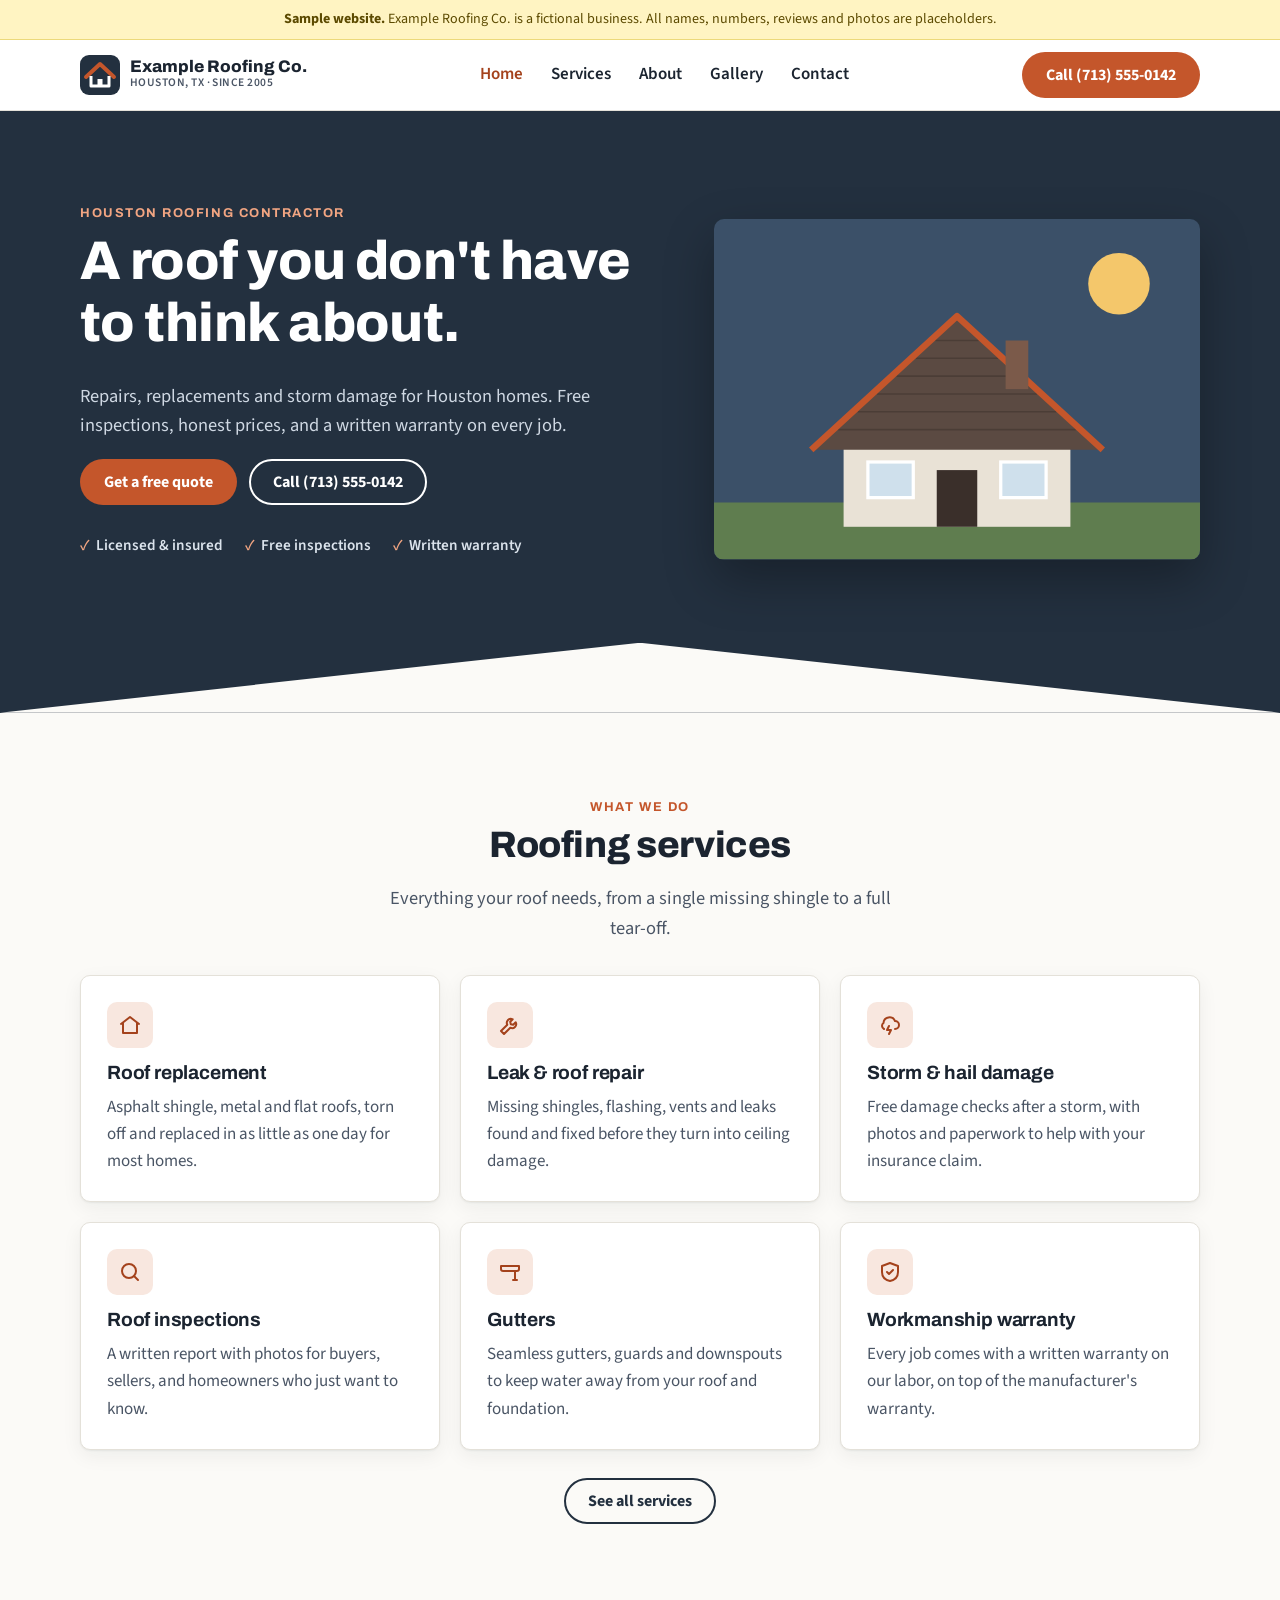
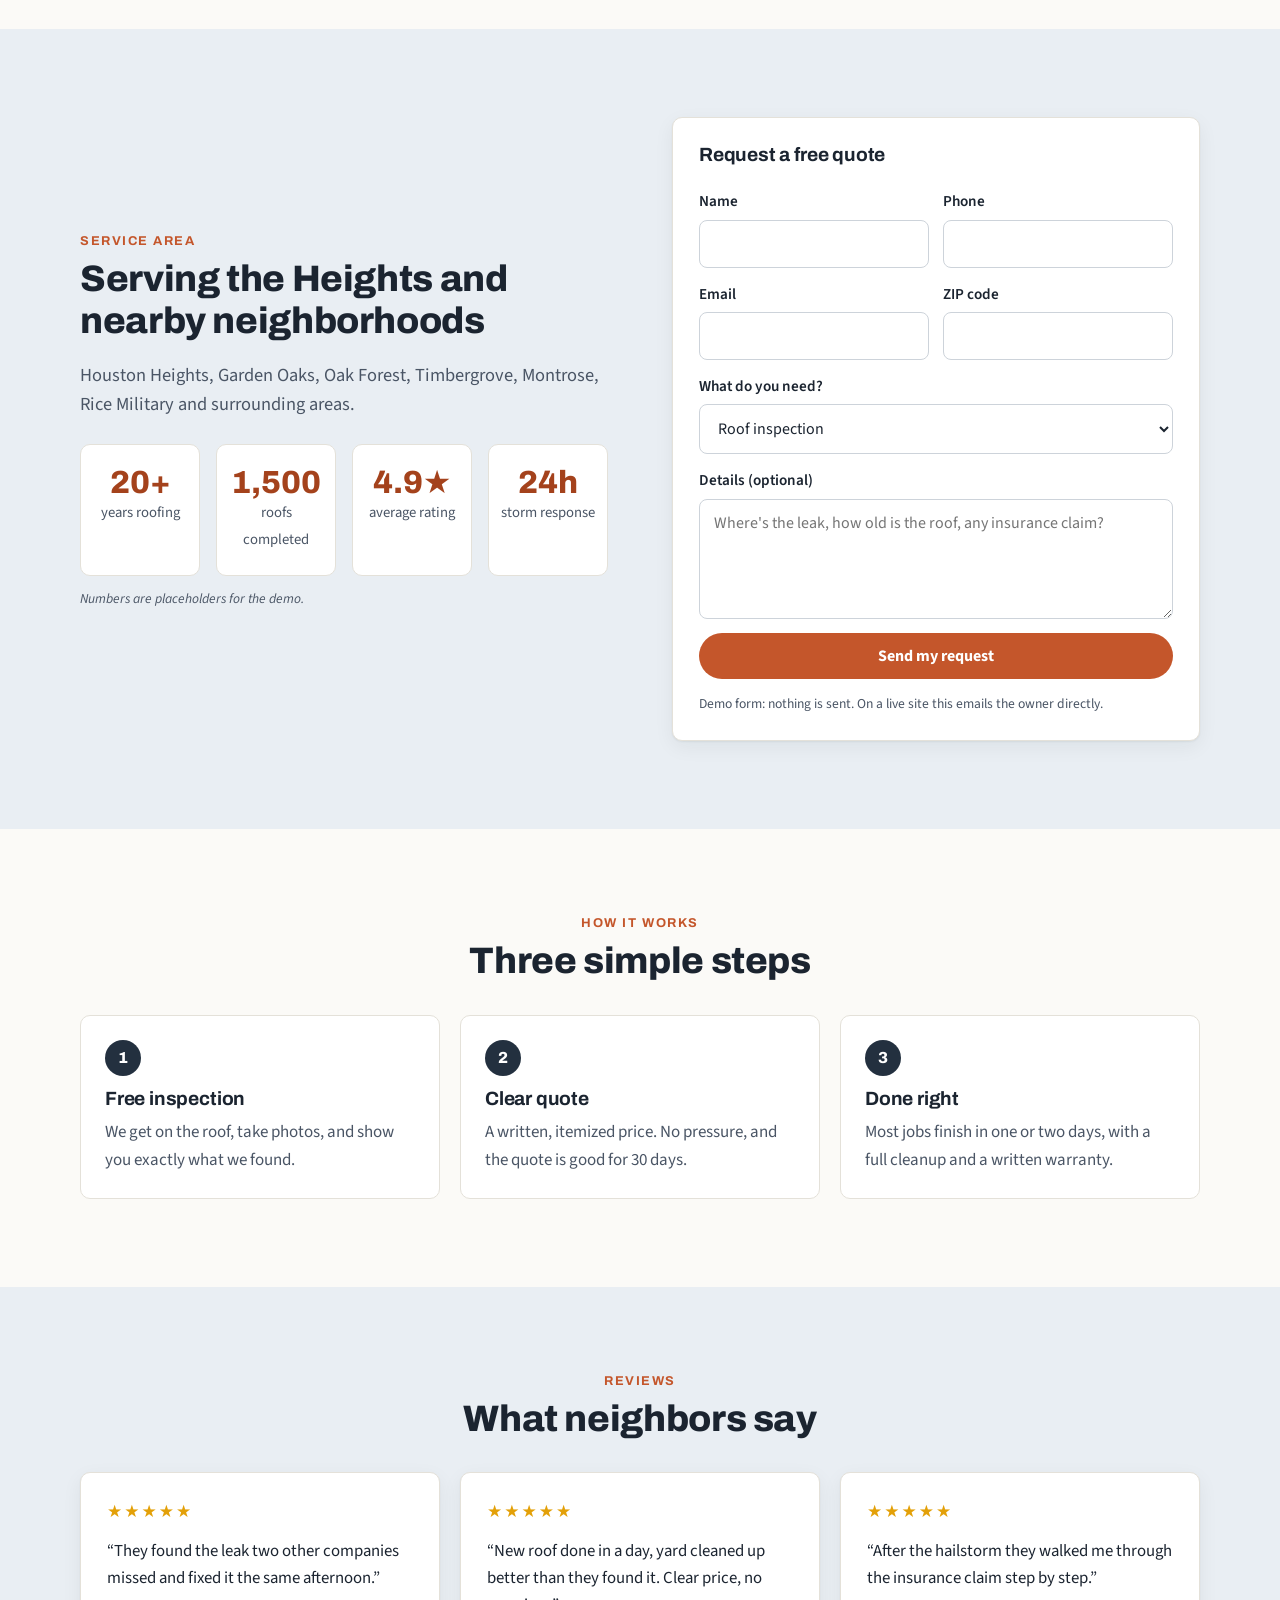
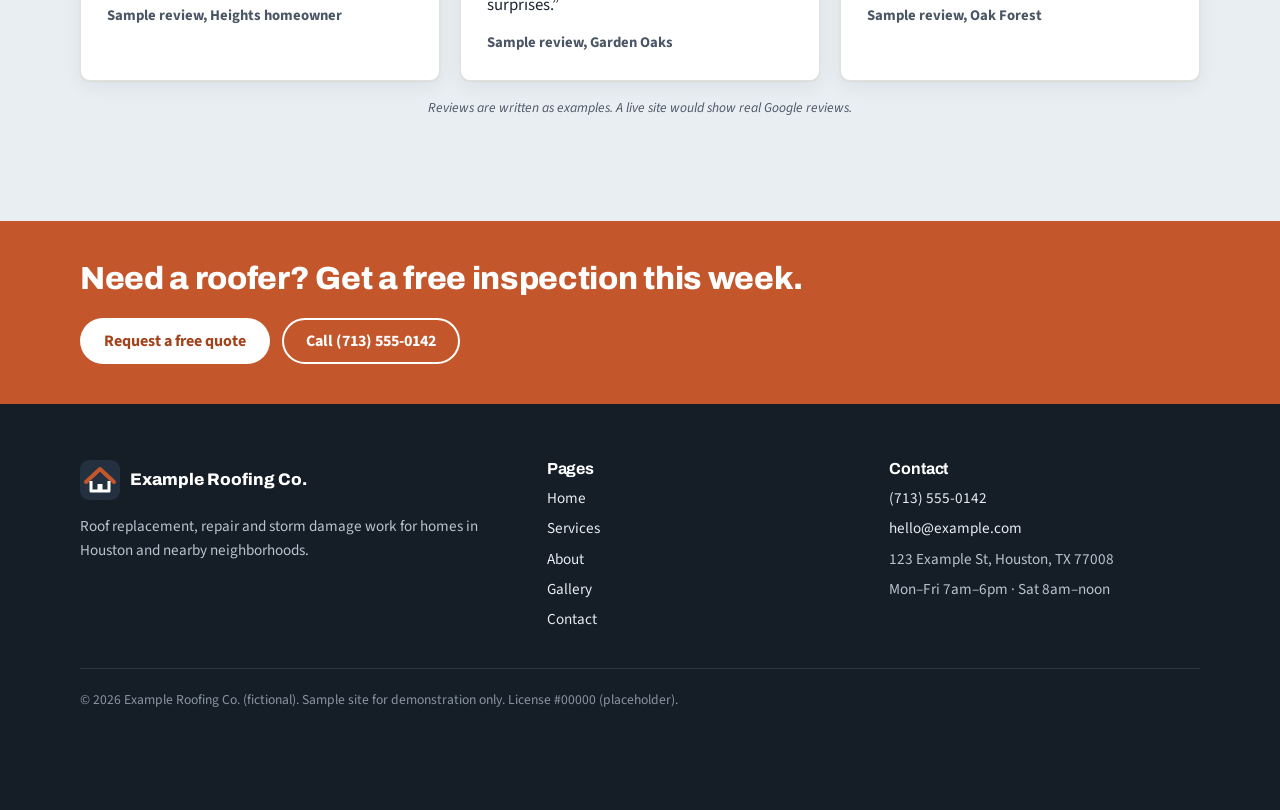
==== index.html @ 470a21b1 "Add example roofing company website Five-page static site (Home, Services, About, Gallery, Contact) " ====
<!doctype html>
<html lang="en">
<head>
<meta charset="utf-8">
<meta name="viewport" content="width=device-width, initial-scale=1">
<title>Example Roofing Co. | Houston Roofing Contractor (Sample Site)</title>
<meta name="description" content="Sample website for a fictional Houston roofing company: roof replacement, repair, storm damage and free inspections.">
<meta name="robots" content="noindex">
<meta name="theme-color" content="#23303f">
<link rel="icon" href="assets/favicon.svg" type="image/svg+xml">
<link rel="preconnect" href="https://fonts.googleapis.com">
<link rel="preconnect" href="https://fonts.gstatic.com" crossorigin>
<link rel="stylesheet" href="https://fonts.googleapis.com/css2?family=Archivo:wght@700;800&family=Source+Sans+3:wght@400;600;700&display=swap">
<link rel="stylesheet" href="assets/style.css">
<script type="application/ld+json">
{"@context":"https://schema.org","@type":"RoofingContractor","name":"Example Roofing Co.","telephone":"(713) 555-0142","email":"hello@example.com","address":{"@type":"PostalAddress","streetAddress":"123 Example St","addressLocality":"Houston","addressRegion":"TX","postalCode":"77008","addressCountry":"US"},"areaServed":"Houston, TX"}
</script>
</head>
<body>
<div class="demo-banner" role="note"><strong>Sample website.</strong> Example Roofing Co. is a fictional business. All names, numbers, reviews and photos are placeholders.</div>
<header class="site-header">
  <nav class="container nav" aria-label="Main">
    <a class="brand" href="index.html"><svg viewBox="0 0 40 40" aria-hidden="true"><rect width="40" height="40" rx="9" fill="#23303f"/><path d="M6 22 20 9l14 13" fill="none" stroke="#c4562b" stroke-width="4" stroke-linecap="round" stroke-linejoin="round"/><path d="M11 21v10h18V21" fill="none" stroke="#fff" stroke-width="3" stroke-linejoin="round"/><rect x="17.5" y="24" width="5" height="7" fill="#fff"/></svg><span class="brand-name">Example Roofing Co.<small>Houston, TX · Since 2005</small></span></a>
    <button class="nav-toggle" aria-expanded="false" aria-controls="nav-links">Menu</button>
    <ul class="nav-links" id="nav-links"><li><a href="index.html" aria-current="page">Home</a></li><li><a href="services.html">Services</a></li><li><a href="about.html">About</a></li><li><a href="gallery.html">Gallery</a></li><li><a href="contact.html">Contact</a></li></ul>
    <a class="btn btn-primary desktop" href="tel:+17135550142">Call (713) 555-0142</a>
  </nav>
</header>
<main>

<section class="hero">
  <div class="container hero-grid">
    <div>
      <div class="eyebrow">Houston roofing contractor</div>
      <h1>A roof you don't have to think about.</h1>
      <p class="lede">Repairs, replacements and storm damage for Houston homes. Free inspections, honest prices, and a written warranty on every job.</p>
      <div class="btn-row">
        <a class="btn btn-primary" href="contact.html#quote">Get a free quote</a>
        <a class="btn btn-outline" href="tel:+17135550142">Call (713) 555-0142</a>
      </div>
      <ul class="trust"><li>Licensed &amp; insured</li><li>Free inspections</li><li>Written warranty</li></ul>
    </div>
    <div class="hero-art"><svg viewBox="0 0 600 420" role="img" aria-label="Illustration of a house with a new roof" preserveAspectRatio="xMidYMid slice">
<rect width="600" height="420" fill="#3b5068"/>
<circle cx="500" cy="80" r="38" fill="#f4c76b"/>
<rect y="350" width="600" height="70" fill="#5f7d4f"/>
<rect x="160" y="270" width="280" height="110" fill="#e9e2d6"/>
<path d="M120 285 300 120l180 165z" fill="#5b4a42"/>
<path d="M273.27272727272725 150H326.72727272727275" stroke="rgba(0,0,0,.18)" stroke-width="2"/><path d="M249.27272727272728 172H350.72727272727275" stroke="rgba(0,0,0,.18)" stroke-width="2"/><path d="M225.27272727272725 194H374.72727272727275" stroke="rgba(0,0,0,.18)" stroke-width="2"/><path d="M201.27272727272725 216H398.72727272727275" stroke="rgba(0,0,0,.18)" stroke-width="2"/><path d="M177.27272727272728 238H422.72727272727275" stroke="rgba(0,0,0,.18)" stroke-width="2"/><path d="M153.27272727272728 260H446.72727272727275" stroke="rgba(0,0,0,.18)" stroke-width="2"/>

<path d="M120 285 300 120l180 165" fill="none" stroke="#c4562b" stroke-width="8" stroke-linejoin="round"/>
<rect x="275" y="310" width="50" height="70" fill="#3a2f2a"/>
<rect x="190" y="300" width="56" height="44" fill="#cfe0ec" stroke="#fff" stroke-width="4"/>
<rect x="354" y="300" width="56" height="44" fill="#cfe0ec" stroke="#fff" stroke-width="4"/>
<rect x="360" y="150" width="28" height="60" fill="#7b5a4a"/>

</svg></div>
  </div>
</section>

<section class="section">
  <div class="container">
    <div class="center">
      <div class="eyebrow">What we do</div>
      <h2>Roofing services</h2>
      <p class="lede">Everything your roof needs, from a single missing shingle to a full tear-off.</p>
    </div>
    <div class="grid grid-3" style="margin-top:32px"><article class="card"><div class="icon"><svg viewBox="0 0 24 24" fill="none" stroke="currentColor" stroke-width="2" stroke-linecap="round" stroke-linejoin="round"><path d="M3 11 12 4l9 7"/><path d="M5 10v10h14V10"/></svg></div><h3>Roof replacement</h3><p>Asphalt shingle, metal and flat roofs, torn off and replaced in as little as one day for most homes.</p></article><article class="card"><div class="icon"><svg viewBox="0 0 24 24" fill="none" stroke="currentColor" stroke-width="2" stroke-linecap="round" stroke-linejoin="round"><path d="M14.7 6.3a4 4 0 0 0-5.4 5.4L3 18l3 3 6.3-6.3a4 4 0 0 0 5.4-5.4l-2.5 2.5-2.4-.6-.6-2.4z"/></svg></div><h3>Leak & roof repair</h3><p>Missing shingles, flashing, vents and leaks found and fixed before they turn into ceiling damage.</p></article><article class="card"><div class="icon"><svg viewBox="0 0 24 24" fill="none" stroke="currentColor" stroke-width="2" stroke-linecap="round" stroke-linejoin="round"><path d="M17 16a4 4 0 0 0 0-8 6 6 0 0 0-11.5 2A3.5 3.5 0 0 0 6 16"/><path d="m11 13-2 4h4l-2 4"/></svg></div><h3>Storm & hail damage</h3><p>Free damage checks after a storm, with photos and paperwork to help with your insurance claim.</p></article><article class="card"><div class="icon"><svg viewBox="0 0 24 24" fill="none" stroke="currentColor" stroke-width="2" stroke-linecap="round"><circle cx="11" cy="11" r="7"/><path d="m20 20-4-4"/></svg></div><h3>Roof inspections</h3><p>A written report with photos for buyers, sellers, and homeowners who just want to know.</p></article><article class="card"><div class="icon"><svg viewBox="0 0 24 24" fill="none" stroke="currentColor" stroke-width="2" stroke-linecap="round" stroke-linejoin="round"><path d="M3 6h18v3a2 2 0 0 1-2 2H5a2 2 0 0 1-2-2z"/><path d="M17 11v9"/><path d="M15 20h4"/></svg></div><h3>Gutters</h3><p>Seamless gutters, guards and downspouts to keep water away from your roof and foundation.</p></article><article class="card"><div class="icon"><svg viewBox="0 0 24 24" fill="none" stroke="currentColor" stroke-width="2" stroke-linejoin="round"><path d="M12 3 4 6v6c0 5 3.5 8 8 9 4.5-1 8-4 8-9V6z"/><path d="m9 12 2 2 4-4" stroke-linecap="round"/></svg></div><h3>Workmanship warranty</h3><p>Every job comes with a written warranty on our labor, on top of the manufacturer's warranty.</p></article></div>
    <p class="center" style="margin-top:28px"><a class="btn btn-outline" style="color:var(--slate)" href="services.html">See all services</a></p>
  </div>
</section>

<section class="section section-alt">
  <div class="container split">
    <div>
      <div class="eyebrow">Service area</div>
      <h2>Serving the Heights and nearby neighborhoods</h2>
      <p class="lede">Houston Heights, Garden Oaks, Oak Forest, Timbergrove, Montrose, Rice Military and surrounding areas.</p>
      <div class="stats" style="margin-top:24px">
        <div class="stat"><b>20+</b><span>years roofing</span></div>
        <div class="stat"><b>1,500</b><span>roofs completed</span></div>
        <div class="stat"><b>4.9★</b><span>average rating</span></div>
        <div class="stat"><b>24h</b><span>storm response</span></div>
      </div>
      <p class="placeholder-note" style="margin-top:12px">Numbers are placeholders for the demo.</p>
    </div>
    <form class="form card" id="home-quote" data-demo>
  <h3>Request a free quote</h3>
  <div class="row">
    <label>Name<input name="name" autocomplete="name" required></label>
    <label>Phone<input name="phone" type="tel" autocomplete="tel" required></label>
  </div>
  <div class="row">
    <label>Email<input name="email" type="email" autocomplete="email"></label>
    <label>ZIP code<input name="zip" inputmode="numeric" autocomplete="postal-code" pattern="[0-9]{5}"></label>
  </div>
  <label>What do you need?
    <select name="service">
      <option>Roof inspection</option><option>Roof repair / leak</option><option>Full roof replacement</option>
      <option>Storm or hail damage</option><option>Gutters</option><option>Something else</option>
    </select>
  </label>
  <label>Details (optional)<textarea name="message" placeholder="Where's the leak, how old is the roof, any insurance claim?"></textarea></label>
  <button class="btn btn-primary" type="submit">Send my request</button>
  <p class="form-note">Demo form: nothing is sent. On a live site this emails the owner directly.</p>
  <div class="form-success" tabindex="-1" role="status">Thanks! In a live site, this request would now be in the owner's inbox.</div>
</form>
  </div>
</section>

<section class="section">
  <div class="container">
    <div class="center"><div class="eyebrow">How it works</div><h2>Three simple steps</h2></div>
    <ol class="steps" style="margin-top:32px">
      <li><h3>Free inspection</h3><p>We get on the roof, take photos, and show you exactly what we found.</p></li>
      <li><h3>Clear quote</h3><p>A written, itemized price. No pressure, and the quote is good for 30 days.</p></li>
      <li><h3>Done right</h3><p>Most jobs finish in one or two days, with a full cleanup and a written warranty.</p></li>
    </ol>
  </div>
</section>

<section class="section section-alt">
  <div class="container">
    <div class="center"><div class="eyebrow">Reviews</div><h2>What neighbors say</h2></div>
    <div class="grid grid-3" style="margin-top:32px"><article class="card review"><div class="stars" aria-label="5 out of 5 stars">★★★★★</div><blockquote>“They found the leak two other companies missed and fixed it the same afternoon.”</blockquote><cite>Sample review, Heights homeowner</cite></article><article class="card review"><div class="stars" aria-label="5 out of 5 stars">★★★★★</div><blockquote>“New roof done in a day, yard cleaned up better than they found it. Clear price, no surprises.”</blockquote><cite>Sample review, Garden Oaks</cite></article><article class="card review"><div class="stars" aria-label="5 out of 5 stars">★★★★★</div><blockquote>“After the hailstorm they walked me through the insurance claim step by step.”</blockquote><cite>Sample review, Oak Forest</cite></article></div>
    <p class="placeholder-note center" style="margin-top:16px">Reviews are written as examples. A live site would show real Google reviews.</p>
  </div>
</section>

</main>
<section class="cta-band">
  <div class="container">
    <h2>Need a roofer? Get a free inspection this week.</h2>
    <div class="btn-row"><a class="btn btn-primary" href="contact.html#quote">Request a free quote</a><a class="btn btn-outline" href="tel:+17135550142">Call (713) 555-0142</a></div>
  </div>
</section>
<footer class="site-footer">
  <div class="container">
    <div class="footer-grid">
      <div>
        <a class="brand" href="index.html" style="color:#fff"><svg viewBox="0 0 40 40" aria-hidden="true"><rect width="40" height="40" rx="9" fill="#23303f"/><path d="M6 22 20 9l14 13" fill="none" stroke="#c4562b" stroke-width="4" stroke-linecap="round" stroke-linejoin="round"/><path d="M11 21v10h18V21" fill="none" stroke="#fff" stroke-width="3" stroke-linejoin="round"/><rect x="17.5" y="24" width="5" height="7" fill="#fff"/></svg><span class="brand-name" style="color:#fff">Example Roofing Co.</span></a>
        <p style="margin-top:14px">Roof replacement, repair and storm damage work for homes in Houston and nearby neighborhoods.</p>
      </div>
      <div>
        <h3>Pages</h3>
        <ul><li><a href="index.html">Home</a></li><li><a href="services.html">Services</a></li><li><a href="about.html">About</a></li><li><a href="gallery.html">Gallery</a></li><li><a href="contact.html">Contact</a></li></ul>
      </div>
      <div>
        <h3>Contact</h3>
        <ul>
          <li><a href="tel:+17135550142">(713) 555-0142</a></li>
          <li><a href="mailto:hello@example.com">hello@example.com</a></li>
          <li>123 Example St, Houston, TX 77008</li>
          <li>Mon–Fri 7am–6pm · Sat 8am–noon</li>
        </ul>
      </div>
    </div>
    <div class="footer-bottom">© <span data-year>2026</span> Example Roofing Co. (fictional). Sample site for demonstration only. License #00000 (placeholder).</div>
  </div>
</footer>
<div class="call-bar">
  <a class="btn btn-primary" href="tel:+17135550142">Call now</a>
  <a class="btn btn-outline" href="contact.html#quote">Free quote</a>
</div>
<script src="assets/main.js"></script>
</body>
</html>
---- assets/style.css ----
/* Example Roofing Co. — sample site styles */
:root {
  --ink: #1b2430;
  --ink-soft: #4a5565;
  --paper: #fbfaf7;
  --card: #ffffff;
  --line: #e4e1d9;
  --slate: #23303f;
  --slate-2: #2e3e51;
  --copper: #c4562b;
  --copper-dark: #a4421c;
  --copper-soft: #f8e7df;
  --sky: #e9eef3;
  --radius: 10px;
  --shadow: 0 1px 2px rgba(20, 30, 40, .06), 0 6px 20px rgba(20, 30, 40, .06);
  --display: "Archivo", "Segoe UI", system-ui, sans-serif;
  --body: "Source Sans 3", "Segoe UI", system-ui, sans-serif;
}

* { box-sizing: border-box; }
html { scroll-behavior: smooth; }
body {
  margin: 0;
  background: var(--paper);
  color: var(--ink);
  font: 17px/1.6 var(--body);
  -webkit-font-smoothing: antialiased;
}
img, svg { max-width: 100%; display: block; }
a { color: var(--copper-dark); }
h1, h2, h3 { font-family: var(--display); line-height: 1.15; margin: 0 0 .5em; letter-spacing: -.01em; }
h1 { font-size: clamp(2rem, 5.5vw, 3.4rem); font-weight: 800; }
h2 { font-size: clamp(1.6rem, 3.6vw, 2.3rem); font-weight: 800; }
h3 { font-size: 1.2rem; font-weight: 700; }
p { margin: 0 0 1em; }

.container { width: min(1120px, 100% - 32px); margin-inline: auto; }
.section { padding: clamp(48px, 8vw, 88px) 0; }
.section-alt { background: var(--sky); }
.eyebrow { font: 700 .8rem/1 var(--display); letter-spacing: .12em; text-transform: uppercase; color: var(--copper); margin-bottom: .8em; }
.lede { font-size: 1.15rem; color: var(--ink-soft); max-width: 60ch; }
.center { text-align: center; }
.center .lede { margin-inline: auto; }

/* Demo banner */
.demo-banner {
  background: #fff4c2;
  color: #5c4a00;
  font-size: .88rem;
  text-align: center;
  padding: 8px 16px;
  border-bottom: 1px solid #ecd97a;
}

/* Header */
.site-header {
  position: sticky; top: 0; z-index: 20;
  background: rgba(255, 255, 255, .96);
  backdrop-filter: blur(6px);
  border-bottom: 1px solid var(--line);
}
.nav { display: flex; align-items: center; justify-content: space-between; gap: 16px; min-height: 70px; }
.brand { display: flex; align-items: center; gap: 10px; text-decoration: none; color: var(--ink); }
.brand svg { width: 40px; height: 40px; flex: none; }
.brand-name { font: 800 1.05rem/1.05 var(--display); }
.brand-name small { display: block; font: 600 .72rem/1.3 var(--body); color: var(--ink-soft); letter-spacing: .04em; text-transform: uppercase; }
.nav-links { display: flex; align-items: center; gap: 4px; list-style: none; margin: 0; padding: 0; }
.nav-links a { display: block; padding: 10px 12px; border-radius: 8px; text-decoration: none; color: var(--ink); font-weight: 600; }
.nav-links a:hover { background: var(--sky); }
.nav-links a[aria-current="page"] { color: var(--copper-dark); }
.nav-toggle { display: none; background: none; border: 1px solid var(--line); border-radius: 8px; padding: 8px 10px; font: 600 .95rem var(--body); color: var(--ink); cursor: pointer; }

/* Buttons */
.btn {
  display: inline-flex; align-items: center; justify-content: center; gap: 8px;
  padding: 13px 22px; border-radius: 999px; border: 2px solid transparent;
  font: 700 1rem/1 var(--body); text-decoration: none; cursor: pointer;
  transition: background .15s, color .15s, border-color .15s;
}
.btn-primary { background: var(--copper); color: #fff; }
.btn-primary:hover { background: var(--copper-dark); }
.btn-outline { border-color: currentColor; color: inherit; background: transparent; }
.btn-outline:hover { background: rgba(255, 255, 255, .1); }
.btn-row { display: flex; flex-wrap: wrap; gap: 12px; }
:focus-visible { outline: 3px solid var(--copper); outline-offset: 2px; }

/* Hero */
.hero { background: var(--slate); color: #fff; position: relative; overflow: hidden; }
.hero::after {
  content: ""; position: absolute; inset: auto 0 0 0; height: 70px;
  background: var(--paper);
  clip-path: polygon(0 100%, 50% 0, 100% 100%);
}
.hero-grid { display: grid; grid-template-columns: 1.1fr .9fr; gap: 40px; align-items: center; padding: clamp(48px, 8vw, 96px) 0 clamp(90px, 12vw, 140px); position: relative; z-index: 1; }
.hero .eyebrow { color: #f2a582; }
.hero p.lede { color: #cfd8e3; }
.hero-art { border-radius: var(--radius); overflow: hidden; box-shadow: 0 20px 50px rgba(0, 0, 0, .3); }
.trust { display: flex; flex-wrap: wrap; gap: 10px 22px; margin-top: 28px; padding: 0; list-style: none; color: #dbe3ec; font-weight: 600; font-size: .95rem; }
.trust li::before { content: "✓"; color: #f2a582; margin-right: 6px; }

.page-hero { background: var(--slate); color: #fff; padding: clamp(40px, 7vw, 72px) 0; }
.page-hero .lede { color: #cfd8e3; }
.page-hero .eyebrow { color: #f2a582; }

/* Cards & grids */
.grid { display: grid; gap: 20px; }
.grid-3 { grid-template-columns: repeat(3, 1fr); }
.grid-2 { grid-template-columns: repeat(2, 1fr); }
.card { background: var(--card); border: 1px solid var(--line); border-radius: var(--radius); padding: 26px; box-shadow: var(--shadow); }
.card .icon { width: 46px; height: 46px; border-radius: 10px; background: var(--copper-soft); color: var(--copper-dark); display: grid; place-items: center; margin-bottom: 14px; }
.card .icon svg { width: 24px; height: 24px; }
.card p { color: var(--ink-soft); margin-bottom: 0; }
.card ul { color: var(--ink-soft); padding-left: 20px; margin: .6em 0 0; }

.split { display: grid; grid-template-columns: 1fr 1fr; gap: clamp(28px, 5vw, 64px); align-items: center; }

/* Stats */
.stats { display: grid; grid-template-columns: repeat(4, 1fr); gap: 16px; }
.stat { text-align: center; padding: 22px 12px; background: var(--card); border-radius: var(--radius); border: 1px solid var(--line); }
.stat b { display: block; font: 800 2rem/1 var(--display); color: var(--copper-dark); }
.stat span { font-size: .92rem; color: var(--ink-soft); }

/* Steps */
.steps { counter-reset: step; list-style: none; padding: 0; margin: 0; display: grid; grid-template-columns: repeat(3, 1fr); gap: 20px; }
.steps li { counter-increment: step; background: var(--card); border: 1px solid var(--line); border-radius: var(--radius); padding: 24px; }
.steps li::before { content: counter(step); display: grid; place-items: center; width: 36px; height: 36px; border-radius: 50%; background: var(--slate); color: #fff; font: 800 1rem var(--display); margin-bottom: 12px; }
.steps p { color: var(--ink-soft); margin: 0; }

/* Reviews */
.review { display: flex; flex-direction: column; gap: 12px; }
.stars { color: #e3a008; letter-spacing: 2px; }
.review blockquote { margin: 0; font-size: 1.05rem; }
.review cite { font-style: normal; font-weight: 700; color: var(--ink-soft); font-size: .92rem; }
.placeholder-note { font-size: .85rem; color: var(--ink-soft); font-style: italic; }

/* CTA band */
.cta-band { background: var(--copper); color: #fff; }
.cta-band .container { display: flex; flex-wrap: wrap; align-items: center; justify-content: space-between; gap: 20px; padding-block: 40px; }
.cta-band h2 { margin: 0; font-size: clamp(1.4rem, 3vw, 2rem); }
.cta-band .btn-primary { background: #fff; color: var(--copper-dark); }
.cta-band .btn-primary:hover { background: var(--copper-soft); }

/* Service detail rows */
.service { display: grid; grid-template-columns: 220px 1fr; gap: 28px; padding: 32px 0; border-bottom: 1px solid var(--line); }
.service:last-child { border-bottom: 0; }
.service-art { border-radius: var(--radius); overflow: hidden; }
.service h2 { font-size: 1.6rem; }
.service ul { padding-left: 20px; color: var(--ink-soft); }

/* Gallery */
.filters { display: flex; flex-wrap: wrap; gap: 8px; margin-bottom: 24px; }
.filters button { border: 1px solid var(--line); background: var(--card); padding: 9px 16px; border-radius: 999px; font: 600 .95rem var(--body); cursor: pointer; color: var(--ink); }
.filters button[aria-pressed="true"] { background: var(--slate); color: #fff; border-color: var(--slate); }
.gallery { display: grid; grid-template-columns: repeat(3, 1fr); gap: 20px; }
.project { background: var(--card); border: 1px solid var(--line); border-radius: var(--radius); overflow: hidden; box-shadow: var(--shadow); }
.project .pair { display: grid; grid-template-columns: 1fr 1fr; }
.project .pair figure { margin: 0; position: relative; }
.project .pair figcaption { position: absolute; top: 8px; left: 8px; background: rgba(0, 0, 0, .65); color: #fff; font: 700 .7rem/1 var(--body); letter-spacing: .06em; text-transform: uppercase; padding: 5px 7px; border-radius: 4px; }
.project-body { padding: 16px 18px; }
.project-body h3 { margin-bottom: .2em; font-size: 1.05rem; }
.project-body p { margin: 0; color: var(--ink-soft); font-size: .95rem; }
.tag { display: inline-block; font: 700 .7rem/1 var(--body); letter-spacing: .06em; text-transform: uppercase; color: var(--copper-dark); background: var(--copper-soft); padding: 5px 7px; border-radius: 4px; margin-bottom: 8px; }

/* Forms */
.form { display: grid; gap: 14px; }
.form .row { display: grid; grid-template-columns: 1fr 1fr; gap: 14px; }
.form label { display: grid; gap: 6px; font-weight: 600; font-size: .95rem; }
.form input, .form select, .form textarea {
  font: 1rem var(--body); padding: 12px 14px; border-radius: 8px;
  border: 1px solid #cdd3da; background: #fff; color: var(--ink); width: 100%;
}
.form textarea { min-height: 120px; resize: vertical; }
.form-note { font-size: .85rem; color: var(--ink-soft); margin: 0; }
.form-success { display: none; background: #e6f4ea; color: #1e5631; border: 1px solid #b7dfc3; padding: 14px 16px; border-radius: 8px; font-weight: 600; }
.form-success.show { display: block; }

.contact-list { list-style: none; padding: 0; margin: 0; display: grid; gap: 18px; }
.contact-list li { display: grid; grid-template-columns: 44px 1fr; gap: 14px; align-items: start; }
.contact-list .icon { width: 44px; height: 44px; border-radius: 10px; background: var(--copper-soft); color: var(--copper-dark); display: grid; place-items: center; }
.contact-list .icon svg { width: 22px; height: 22px; }
.contact-list b { display: block; }
.hours { width: 100%; border-collapse: collapse; font-size: .95rem; }
.hours td { padding: 6px 0; border-bottom: 1px solid var(--line); }
.hours td:last-child { text-align: right; color: var(--ink-soft); }
.map { border-radius: var(--radius); overflow: hidden; border: 1px solid var(--line); }

/* FAQ */
details { background: var(--card); border: 1px solid var(--line); border-radius: var(--radius); padding: 16px 20px; }
details + details { margin-top: 10px; }
summary { font-weight: 700; cursor: pointer; }
details p { margin: .8em 0 0; color: var(--ink-soft); }

/* Footer */
.site-footer { background: #151d27; color: #b9c3cf; padding: 56px 0 100px; font-size: .95rem; }
.footer-grid { display: grid; grid-template-columns: 1.4fr 1fr 1fr; gap: 32px; }
.site-footer h3 { color: #fff; font-size: 1rem; }
.site-footer a { color: #e6ecf2; text-decoration: none; }
.site-footer a:hover { text-decoration: underline; }
.site-footer ul { list-style: none; padding: 0; margin: 0; display: grid; gap: 6px; }
.footer-bottom { border-top: 1px solid #2a3542; margin-top: 36px; padding-top: 20px; font-size: .85rem; color: #8995a3; }

/* Mobile sticky call bar */
.call-bar {
  display: none; position: fixed; left: 0; right: 0; bottom: 0; z-index: 30;
  grid-template-columns: 1fr 1fr; gap: 8px; padding: 10px 12px calc(10px + env(safe-area-inset-bottom));
  background: #fff; border-top: 1px solid var(--line); box-shadow: 0 -4px 16px rgba(0, 0, 0, .08);
}
.call-bar .btn { padding: 13px 10px; }
.call-bar .btn-outline { color: var(--slate); }

@media (max-width: 900px) {
  .hero-grid, .split { grid-template-columns: 1fr; }
  .grid-3, .gallery, .steps { grid-template-columns: repeat(2, 1fr); }
  .stats { grid-template-columns: repeat(2, 1fr); }
  .footer-grid { grid-template-columns: 1fr 1fr; }
}
@media (max-width: 760px) {
  .nav-toggle { display: block; }
  .nav-links {
    display: none; position: absolute; top: 100%; left: 0; right: 0;
    flex-direction: column; align-items: stretch; gap: 0;
    background: #fff; border-bottom: 1px solid var(--line); padding: 8px 16px 16px;
  }
  .nav-links.open { display: flex; }
  .nav-links a { padding: 14px 8px; border-bottom: 1px solid var(--line); border-radius: 0; }
  .nav .btn-primary.desktop { display: none; }
  .call-bar { display: grid; }
}
@media (max-width: 600px) {
  body { font-size: 16px; }
  .grid-3, .grid-2, .gallery, .steps, .form .row, .footer-grid { grid-template-columns: 1fr; }
  .service { grid-template-columns: 1fr; }
  .cta-band .container { flex-direction: column; align-items: flex-start; }
}
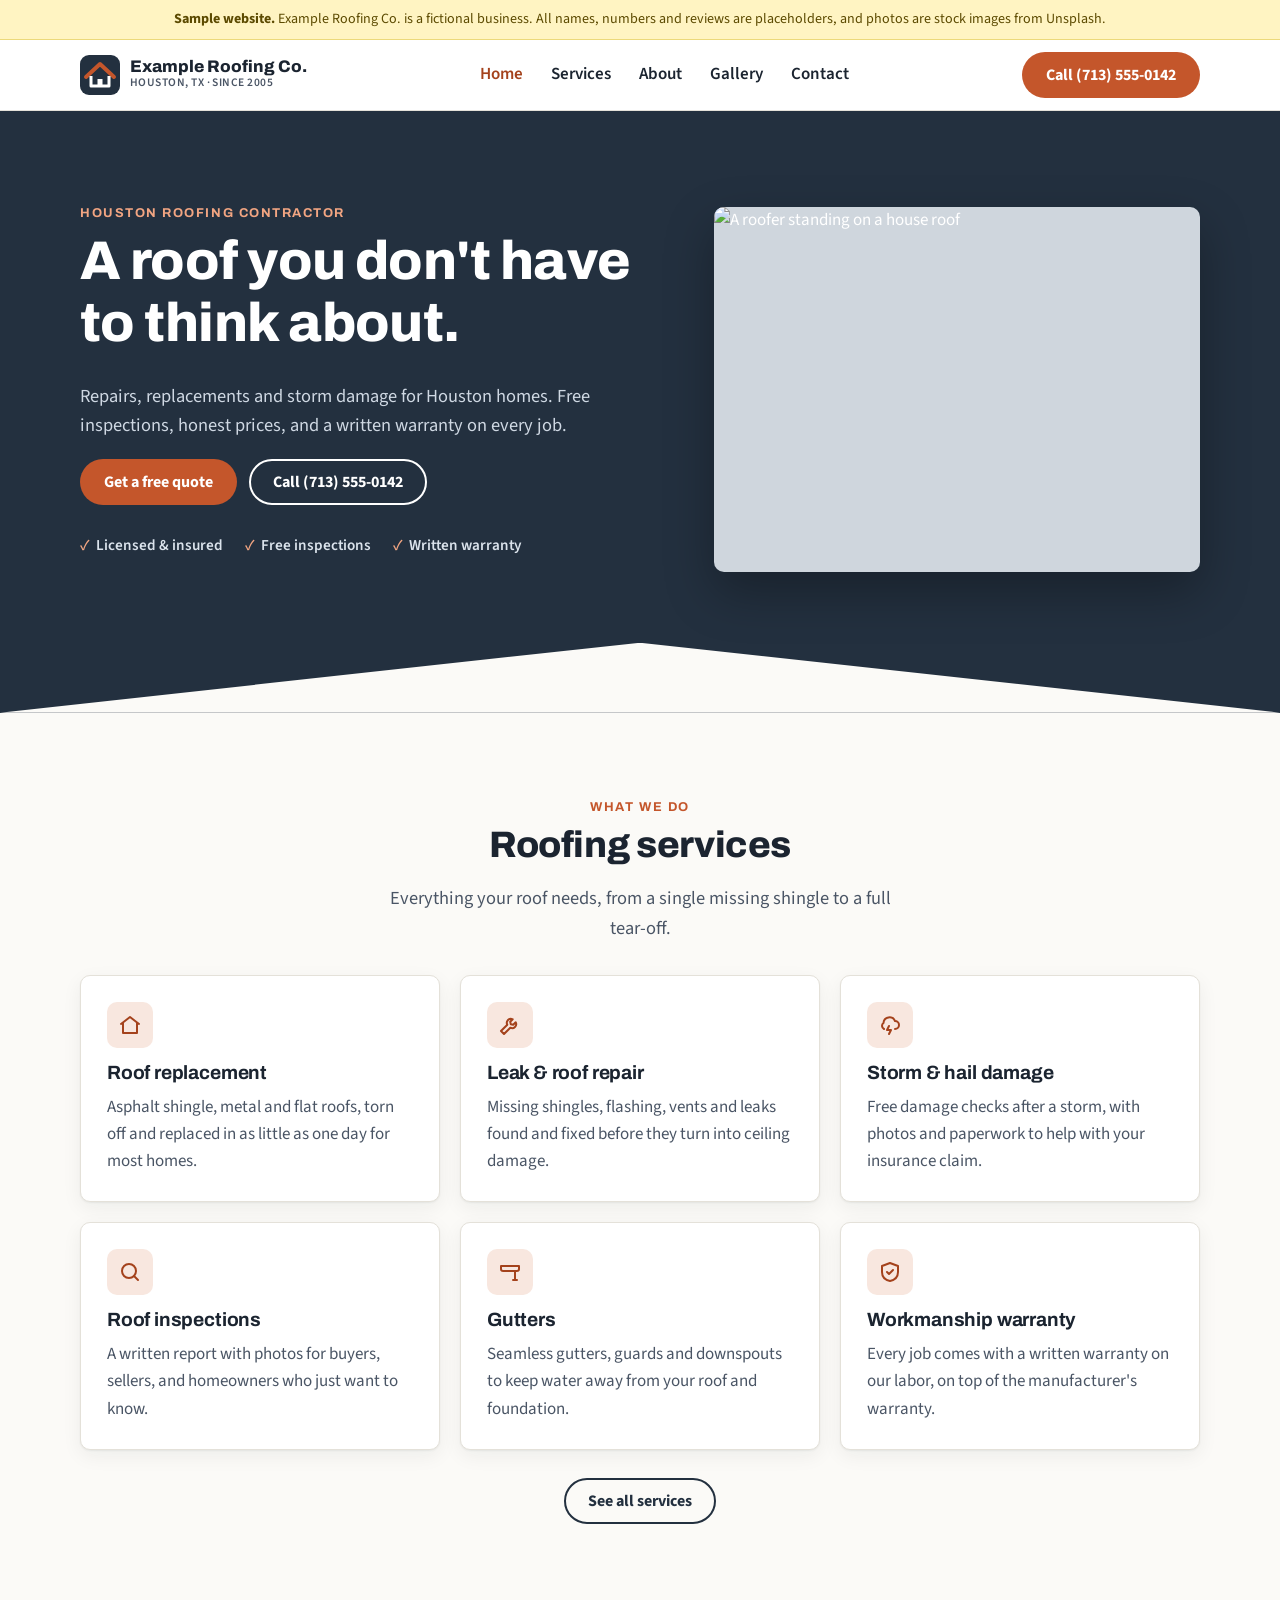
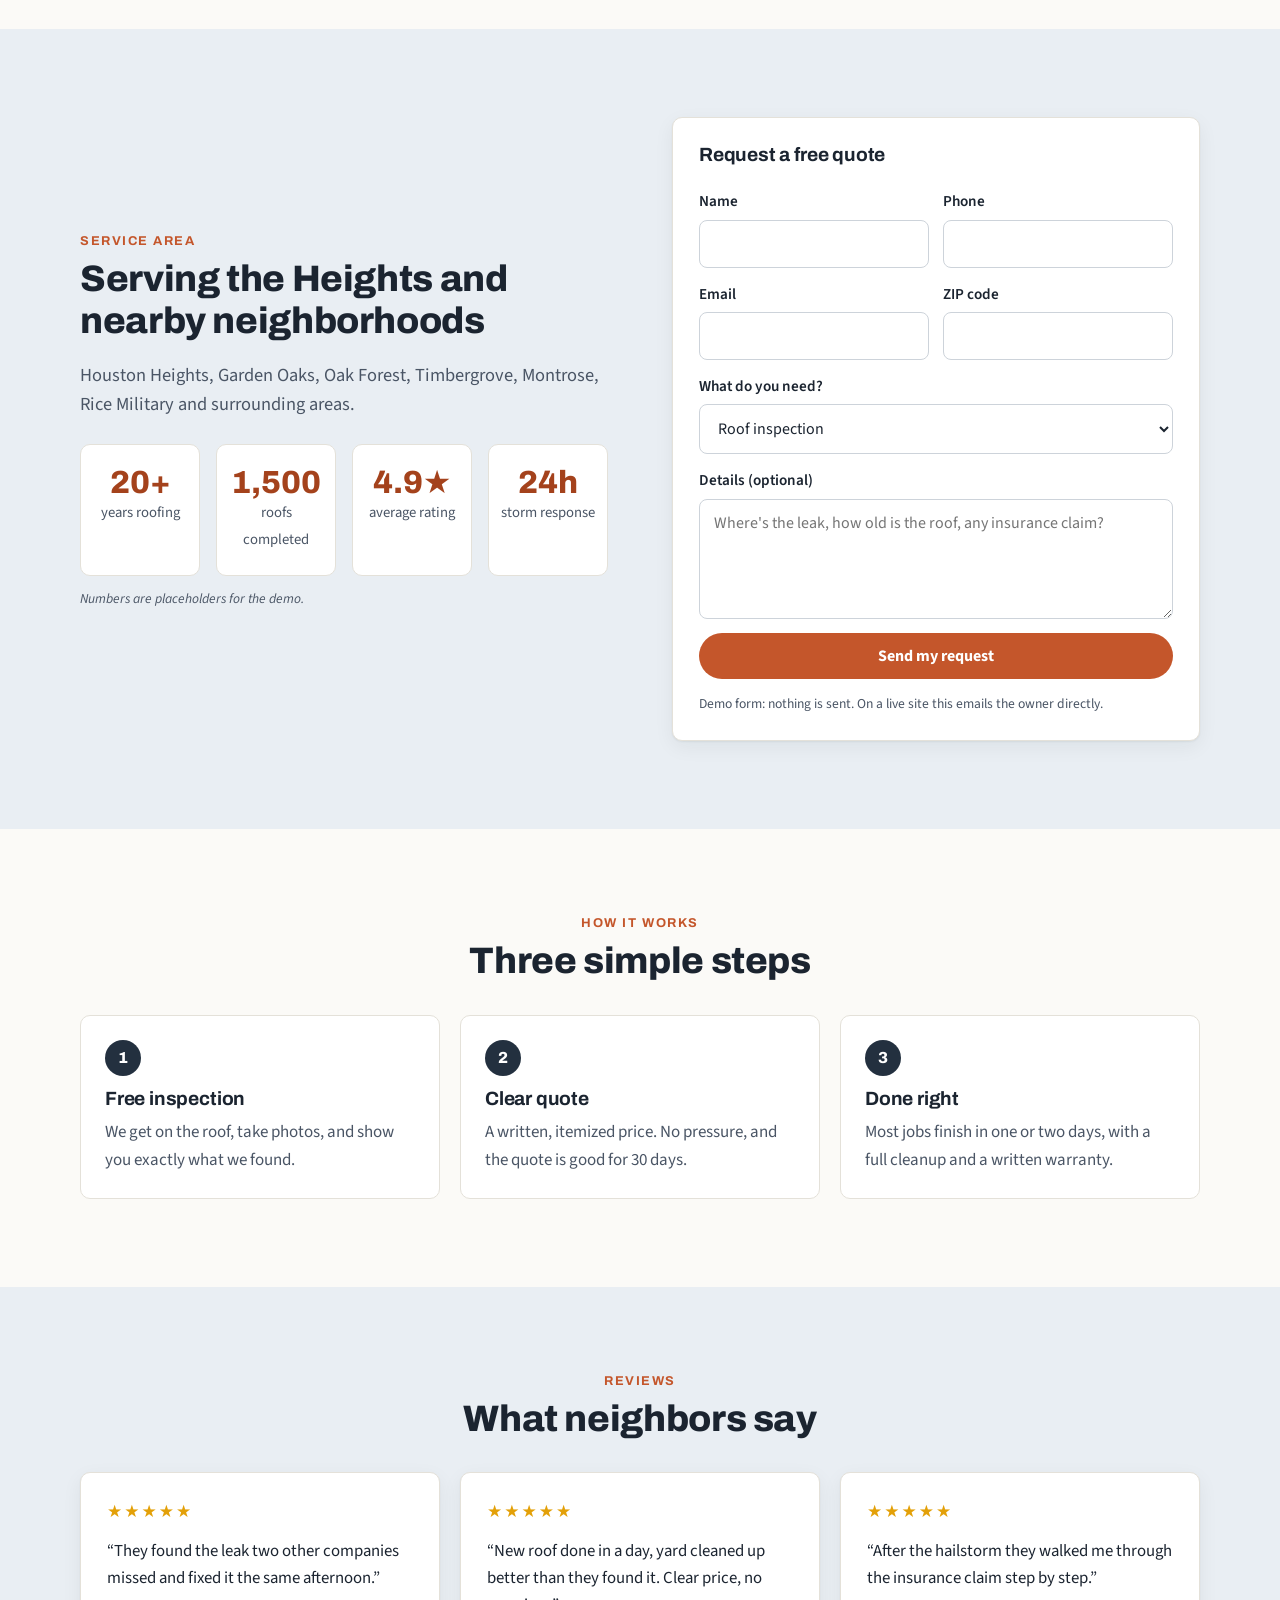
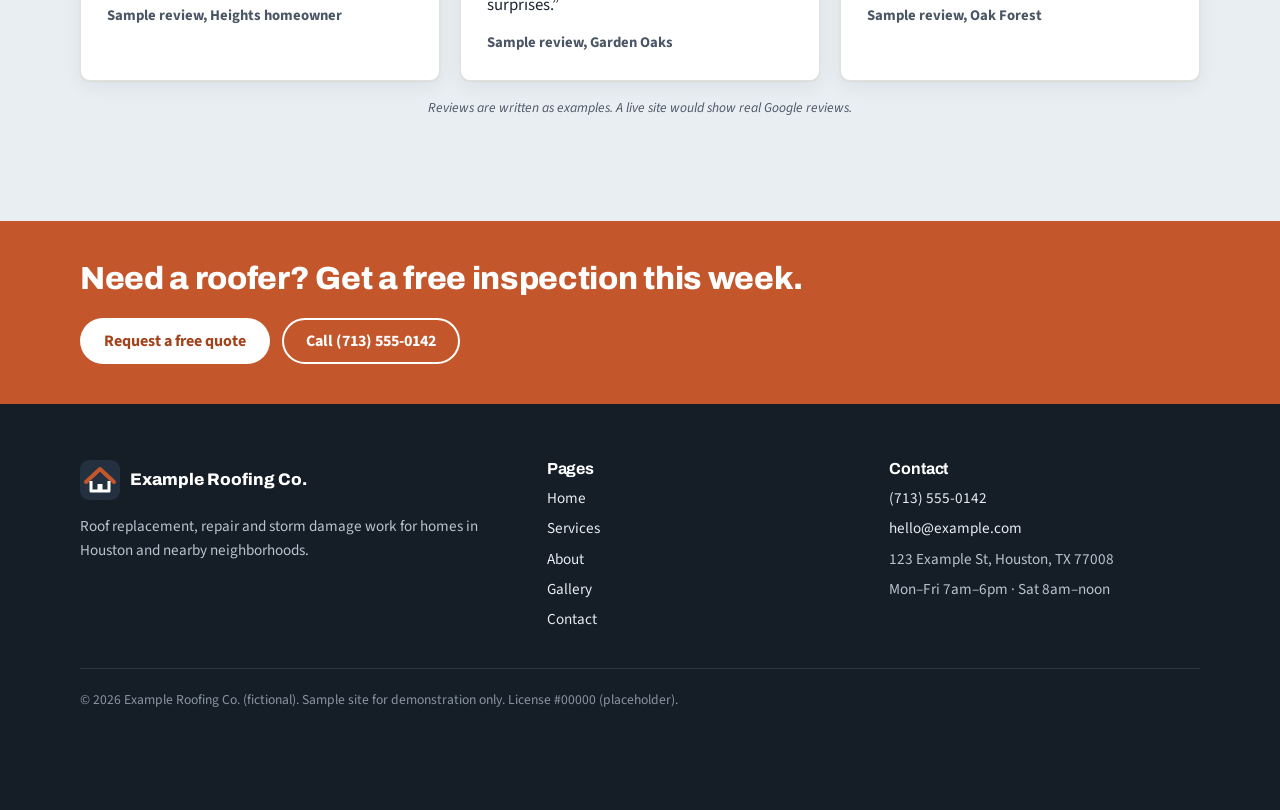
==== commit a9b50fcc: "Use Unsplash stock photos instead of illustrations Hero, about, service and gallery images now load " ====
--- a/index.html
+++ b/index.html
@@ -17,7 +17,7 @@
 </script>
 </head>
 <body>
-<div class="demo-banner" role="note"><strong>Sample website.</strong> Example Roofing Co. is a fictional business. All names, numbers, reviews and photos are placeholders.</div>
+<div class="demo-banner" role="note"><strong>Sample website.</strong> Example Roofing Co. is a fictional business. All names, numbers and reviews are placeholders, and photos are stock images from Unsplash.</div>
 <header class="site-header">
   <nav class="container nav" aria-label="Main">
     <a class="brand" href="index.html"><svg viewBox="0 0 40 40" aria-hidden="true"><rect width="40" height="40" rx="9" fill="#23303f"/><path d="M6 22 20 9l14 13" fill="none" stroke="#c4562b" stroke-width="4" stroke-linecap="round" stroke-linejoin="round"/><path d="M11 21v10h18V21" fill="none" stroke="#fff" stroke-width="3" stroke-linejoin="round"/><rect x="17.5" y="24" width="5" height="7" fill="#fff"/></svg><span class="brand-name">Example Roofing Co.<small>Houston, TX · Since 2005</small></span></a>
@@ -40,21 +40,7 @@
       </div>
       <ul class="trust"><li>Licensed &amp; insured</li><li>Free inspections</li><li>Written warranty</li></ul>
     </div>
-    <div class="hero-art"><svg viewBox="0 0 600 420" role="img" aria-label="Illustration of a house with a new roof" preserveAspectRatio="xMidYMid slice">
-<rect width="600" height="420" fill="#3b5068"/>
-<circle cx="500" cy="80" r="38" fill="#f4c76b"/>
-<rect y="350" width="600" height="70" fill="#5f7d4f"/>
-<rect x="160" y="270" width="280" height="110" fill="#e9e2d6"/>
-<path d="M120 285 300 120l180 165z" fill="#5b4a42"/>
-<path d="M273.27272727272725 150H326.72727272727275" stroke="rgba(0,0,0,.18)" stroke-width="2"/><path d="M249.27272727272728 172H350.72727272727275" stroke="rgba(0,0,0,.18)" stroke-width="2"/><path d="M225.27272727272725 194H374.72727272727275" stroke="rgba(0,0,0,.18)" stroke-width="2"/><path d="M201.27272727272725 216H398.72727272727275" stroke="rgba(0,0,0,.18)" stroke-width="2"/><path d="M177.27272727272728 238H422.72727272727275" stroke="rgba(0,0,0,.18)" stroke-width="2"/><path d="M153.27272727272728 260H446.72727272727275" stroke="rgba(0,0,0,.18)" stroke-width="2"/>
-
-<path d="M120 285 300 120l180 165" fill="none" stroke="#c4562b" stroke-width="8" stroke-linejoin="round"/>
-<rect x="275" y="310" width="50" height="70" fill="#3a2f2a"/>
-<rect x="190" y="300" width="56" height="44" fill="#cfe0ec" stroke="#fff" stroke-width="4"/>
-<rect x="354" y="300" width="56" height="44" fill="#cfe0ec" stroke="#fff" stroke-width="4"/>
-<rect x="360" y="150" width="28" height="60" fill="#7b5a4a"/>
-
-</svg></div>
+    <div class="hero-art"><img class="photo" src="https://images.unsplash.com/photo-1632759145351-1d592919f522?auto=format&amp;fit=crop&amp;w=1200&amp;h=900&amp;q=70" alt="A roofer standing on a house roof" width="1200" height="900" fetchpriority="high" decoding="async"></div>
   </div>
 </section>
 
--- a/assets/style.css
+++ b/assets/style.css
@@ -27,6 +27,7 @@
   -webkit-font-smoothing: antialiased;
 }
 img, svg { max-width: 100%; display: block; }
+.photo { width: 100%; height: 100%; object-fit: cover; background: #cfd6dd; }
 a { color: var(--copper-dark); }
 h1, h2, h3 { font-family: var(--display); line-height: 1.15; margin: 0 0 .5em; letter-spacing: -.01em; }
 h1 { font-size: clamp(2rem, 5.5vw, 3.4rem); font-weight: 800; }
@@ -94,7 +95,7 @@
 .hero-grid { display: grid; grid-template-columns: 1.1fr .9fr; gap: 40px; align-items: center; padding: clamp(48px, 8vw, 96px) 0 clamp(90px, 12vw, 140px); position: relative; z-index: 1; }
 .hero .eyebrow { color: #f2a582; }
 .hero p.lede { color: #cfd8e3; }
-.hero-art { border-radius: var(--radius); overflow: hidden; box-shadow: 0 20px 50px rgba(0, 0, 0, .3); }
+.hero-art { aspect-ratio: 4 / 3; border-radius: var(--radius); overflow: hidden; box-shadow: 0 20px 50px rgba(0, 0, 0, .3); }
 .trust { display: flex; flex-wrap: wrap; gap: 10px 22px; margin-top: 28px; padding: 0; list-style: none; color: #dbe3ec; font-weight: 600; font-size: .95rem; }
 .trust li::before { content: "✓"; color: #f2a582; margin-right: 6px; }
 
@@ -143,7 +144,7 @@
 /* Service detail rows */
 .service { display: grid; grid-template-columns: 220px 1fr; gap: 28px; padding: 32px 0; border-bottom: 1px solid var(--line); }
 .service:last-child { border-bottom: 0; }
-.service-art { border-radius: var(--radius); overflow: hidden; }
+.service-art { aspect-ratio: 4 / 3; border-radius: var(--radius); overflow: hidden; }
 .service h2 { font-size: 1.6rem; }
 .service ul { padding-left: 20px; color: var(--ink-soft); }
 
@@ -153,9 +154,7 @@
 .filters button[aria-pressed="true"] { background: var(--slate); color: #fff; border-color: var(--slate); }
 .gallery { display: grid; grid-template-columns: repeat(3, 1fr); gap: 20px; }
 .project { background: var(--card); border: 1px solid var(--line); border-radius: var(--radius); overflow: hidden; box-shadow: var(--shadow); }
-.project .pair { display: grid; grid-template-columns: 1fr 1fr; }
-.project .pair figure { margin: 0; position: relative; }
-.project .pair figcaption { position: absolute; top: 8px; left: 8px; background: rgba(0, 0, 0, .65); color: #fff; font: 700 .7rem/1 var(--body); letter-spacing: .06em; text-transform: uppercase; padding: 5px 7px; border-radius: 4px; }
+.project-photo { aspect-ratio: 4 / 3; }
 .project-body { padding: 16px 18px; }
 .project-body h3 { margin-bottom: .2em; font-size: 1.05rem; }
 .project-body p { margin: 0; color: var(--ink-soft); font-size: .95rem; }
